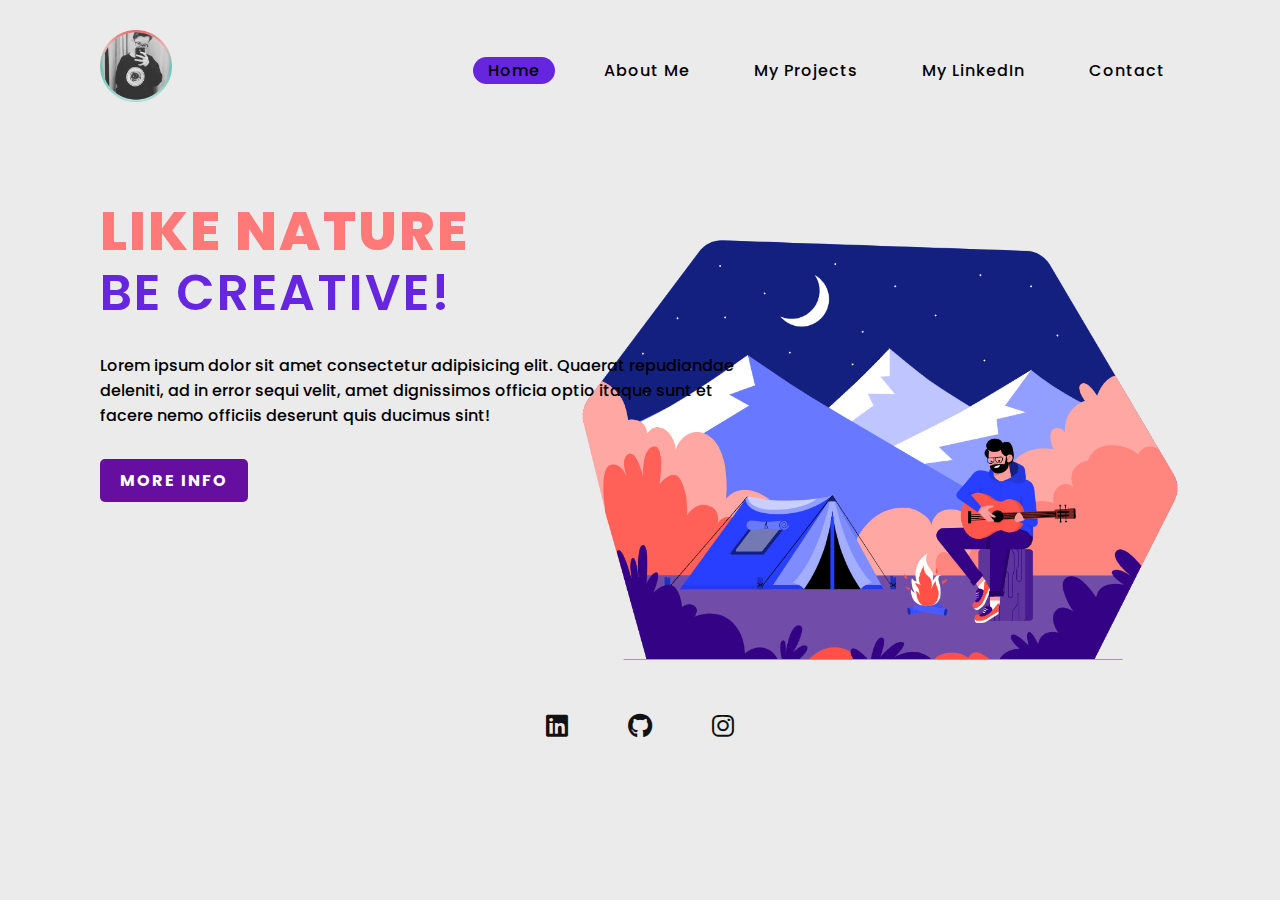
==== index.html @ b13e2fef "contact" ====
<!DOCTYPE html>
<html lang="en">
<head>
    <meta charset="UTF-8">
    <meta http-equiv="X-UA-Compatible" content="IE=edge">
    <meta name="viewport" content="width=device-width, initial-scale=1.0">
    <title>Landing Page</title>
    <link rel="stylesheet" href="https://cdnjs.cloudflare.com/ajax/libs/font-awesome/6.0.0-beta2/css/all.min.css">
    <link rel="stylesheet" href="style.css">
    
</head>
<body>
    
    <section>
        <input type="checkbox" id="check">
        <header>
            
            <h2><a href="index.html" class="a-logo"><img src="logo.png" class="circle"></a></h2>
            <div class="navigation">
                <a href="#" class="home">Home</a>
                <a href="#">About Me</a>
                <a href="#">My Projects</a>
                <a href="https://www.linkedin.com/in/ericdmelo/"">My LinkedIn</a>
                <a href="contact.html">Contact</a>
            </div>
            <label for="check">
                <i class="fas fa-bars menu-btn"></i>
                <i class="fas fa-times close-btn"></i>    
            </label>
        </header>
        <div class="content">
            <div class="info">
                 <h2>Like Nature <br><span>Be Creative!</span></h2>
                 <p>Lorem ipsum dolor sit amet consectetur adipisicing elit. Quaerat repudiandae deleniti, ad in error sequi velit, amet dignissimos officia optio itaque sunt et facere nemo officiis deserunt quis ducimus sint!</p>
                 <a href="#" class="info-btn">More Info</a>    
            </div>
        </div>
        <div class="media-icons">
            <a href="https://www.linkedin.com/in/ericdmelo/"><i class="fab fa-linkedin"></i></a>
            <a href="https://github.com/er1cdmelo"><i class="fab fa-github"></i></a>
            <a href="#"><i class="fab fa-instagram"></i></a>
        </div>
        
    </section>
    

</body>
</html>
---- style.css ----
@import url('https://fonts.googleapis.com/css2?family=Poppins:wght@300;400;500;600;700;800;900&display=swap');

*{
    margin: 0;
    padding: 0;
    box-sizing: border-box;
    font-family: "Poppins", sans-serif;
}

section{
    position: relative;
    width: 100%;
    min-height: 100vh;
    display: flex;
    flex-direction: column;
    justify-content: flex-start;
    background: url(camping.png)no-repeat;
    background-size:50em;
    background-position: right;
    background-color: #ebebeb;
}

header {
    position: relative;
    top: 0;
    width: 100%;
    padding: 30px 100px;
    display: flex;
    justify-content: space-between;
    align-items: center;
}

header .logo{
    position: relative;
    color: #000;
    font-size: 30px;
    text-decoration: none;
    text-transform: uppercase;
    font-weight: 800;
    letter-spacing: 1px;
}

header .navigation a{
    color: #000;
    text-decoration: none;
    font-weight: 500;
    letter-spacing: 1px;
    padding: 2px 15px;
    border-radius: 20px;
    transition: 0.3s;
    transition-property: background;
}

header .navigation a:not(:last-child){
    margin-right: 30px;
}

header .navigation a:hover{
    background: rgb(102, 37, 223);;
}

.content{
    max-width: 650px;
    margin: 60px 100px;
}

.content .info h2{
    color: #ff7979;
    font-size: 55px;
    text-transform: uppercase;
    font-weight: 800;
    letter-spacing: 2px;
    line-height: 60px;
    margin-bottom: 30px;
}

.content .info h2 span{
    color: rgb(102, 37, 223);
    font-size: 50px;
    font-weight: 600;
}

.content .info p{
    font-size: 16px;
    font-weight: 500;
    margin-bottom: 40px;
}

.content .info-btn{
    color: #fff;
    background: #660ea0;
    text-decoration: none;
    text-transform: uppercase;
    font-weight: 700;
    letter-spacing: 2px;
    padding: 10px 20px;
    border-radius: 5px;
    transition: 0.3s;
    transition-property: background;
}

.content .info-btn:hover{
    background: #4d0c79;
}

.media-icons{
    display: flex;
    justify-content: center;
    align-items: center;
    margin: auto;    
}

.media-icons a{
    position: relative;
    color: #111;
    font-size: 25px;
    transition: 0.3s;
    transition-property: transform;
}

.media-icons a:not(:last-child){
    margin-right: 60px;
}

.media-icons a:hover{
    transform: scale(1.5);
}

label{
    display: none;
}

#check{
    z-index: 3;
    display: none;
}

.home{
    background-color: rgb(102, 37, 223);
}


.circle{
    max-width: 3em;
    max-height: 3em;
    cursor: pointer;
    transition: 0.3s;
    transition-property: transform;
}


.circle:hover{
    transform: scale(1.5);
}


/* Responsive Styles */

@media (max-width: 960px){
    header .navigation{
        display: none;
    }

    label{
        display: block;
        font-size: 25px;
        cursor: pointer;
        transition: 0.3s;
        transition-property: color;
    }

    label:hover{
        color: #fff;
    }

    label .close-btn{
        display: none;
    }
    
    #check:checked ~ header .navigation{
        z-index: 2;
        position: fixed;
        background: rgba(144, 233, 255, 0.9);
        top: 0;
        bottom: 0;
        left: 0;
        right: 0;
        display: flex;
        flex-direction: column;
        justify-content: center;
        align-items: center;
    }

    #check:checked ~ header .navigation a{
        font-weight: 700;
        margin-right: 0;
        margin-bottom: 50px;
        letter-spacing: 2px;
    }

    #check:checked ~ header label .menu-btn{
        display: none;
    }

    #check:checked ~ header label .close-btn{
        z-index: 2;
        display: block;
        position: fixed;
    }

    label .menu-btn{
        position: absolute;
    }

    header .logo{
        position: absolute;
        bottom: -6px;    
    }

    .content .info h2{
        font-size: 45px;
        line-height: 50px;
    }

    .content .info h2 span{
        font-size: 40px;
        font-weight: 600;
    }

    .content .info p{
        font-size: 14px;
    }

    .circle{
        position: absolute;
           
    }
}

@media (max-width: 560px){
    .content .info h2{
        font-size: 35px;
        line-height: 40px;
    }

    .content .info h2 span{
        font-size: 30px;
        font-weight: 600;
    }

    .content .info p{
        font-size: 14px;
    }
}
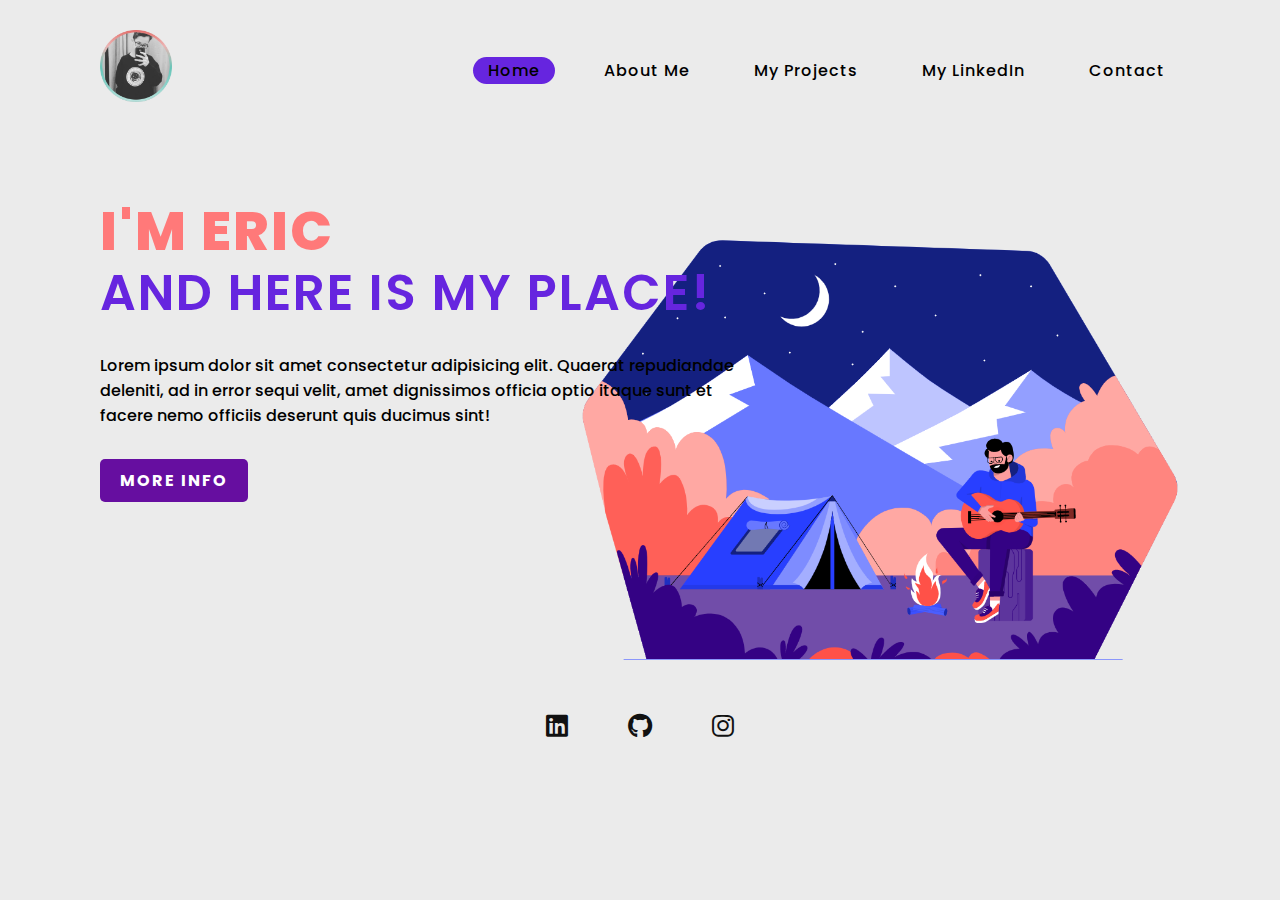
==== commit 6a47de29: "home update" ====
--- a/index.html
+++ b/index.html
@@ -30,7 +30,7 @@
         </header>
         <div class="content">
             <div class="info">
-                 <h2>Like Nature <br><span>Be Creative!</span></h2>
+                 <h2>I'm Eric <br><span>And here is my place!</span></h2>
                  <p>Lorem ipsum dolor sit amet consectetur adipisicing elit. Quaerat repudiandae deleniti, ad in error sequi velit, amet dignissimos officia optio itaque sunt et facere nemo officiis deserunt quis ducimus sint!</p>
                  <a href="#" class="info-btn">More Info</a>    
             </div>
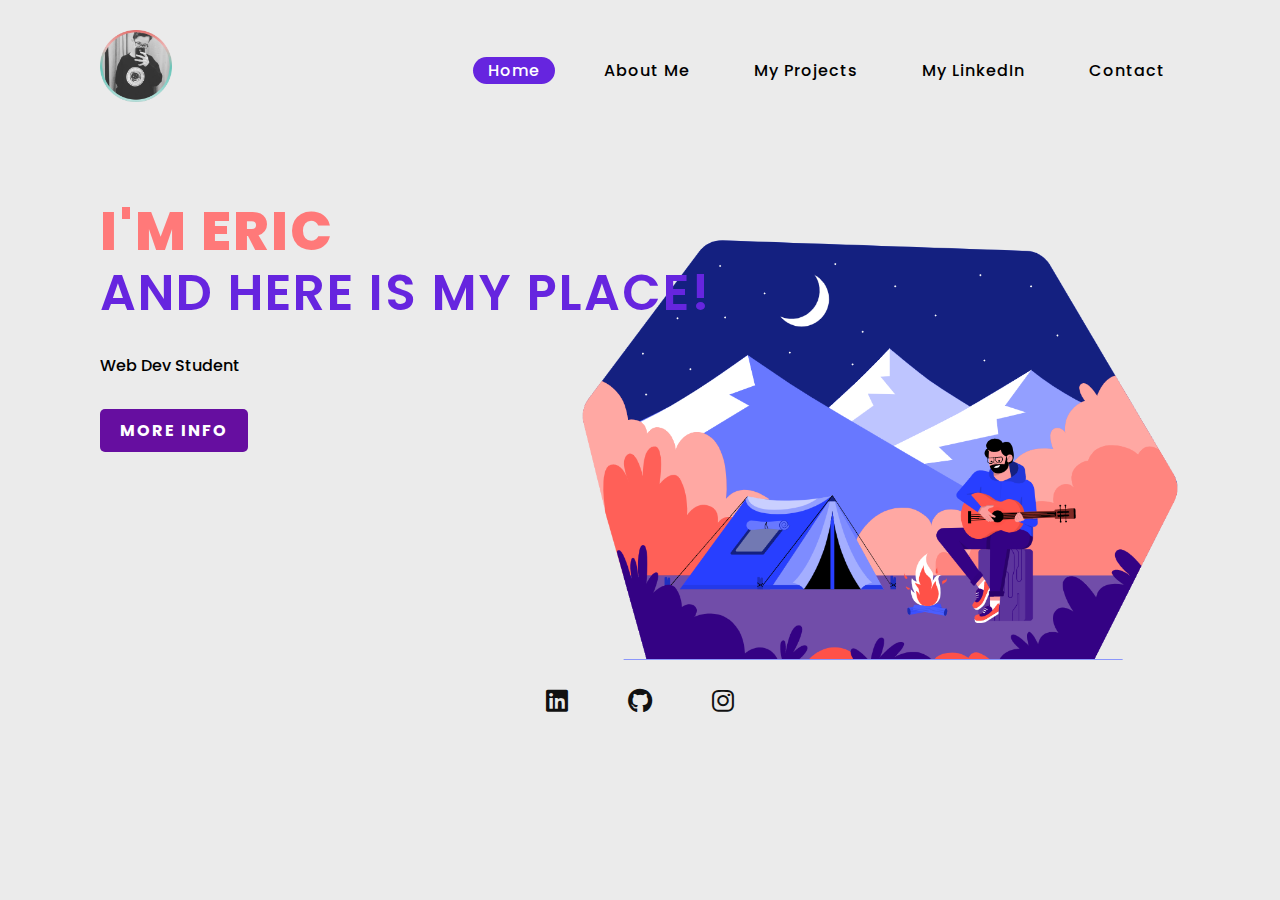
==== commit e1447944: "Some changes in home page." ====
--- a/index.html
+++ b/index.html
@@ -17,11 +17,11 @@
             
             <h2><a href="index.html" class="a-logo"><img src="logo.png" class="circle"></a></h2>
             <div class="navigation">
-                <a href="#" class="home">Home</a>
-                <a href="#">About Me</a>
-                <a href="#">My Projects</a>
-                <a href="https://www.linkedin.com/in/ericdmelo/"">My LinkedIn</a>
-                <a href="contact.html">Contact</a>
+                <a href="#" id="home">Home</a>
+                <a href="#" id="about">About Me</a>
+                <a href="#" id="projects">My Projects</a>
+                <a href="https://www.linkedin.com/in/ericdmelo/" id="linkedin">My LinkedIn</a>
+                <a href="contact.html" id="contact">Contact</a>
             </div>
             <label for="check">
                 <i class="fas fa-bars menu-btn"></i>
@@ -29,16 +29,16 @@
             </label>
         </header>
         <div class="content">
-            <div class="info">
-                 <h2>I'm Eric <br><span>And here is my place!</span></h2>
-                 <p>Lorem ipsum dolor sit amet consectetur adipisicing elit. Quaerat repudiandae deleniti, ad in error sequi velit, amet dignissimos officia optio itaque sunt et facere nemo officiis deserunt quis ducimus sint!</p>
+            <div class="info" id="info-id">
+                 <h2>I'm Eric <br><span id="span">And here is my place!</span></h2>
+                 <p>Web Dev Student</p>
                  <a href="#" class="info-btn">More Info</a>    
             </div>
         </div>
         <div class="media-icons">
             <a href="https://www.linkedin.com/in/ericdmelo/"><i class="fab fa-linkedin"></i></a>
             <a href="https://github.com/er1cdmelo"><i class="fab fa-github"></i></a>
-            <a href="#"><i class="fab fa-instagram"></i></a>
+            <a href="https://www.instagram.com/ericdemelo_/"><i class="fab fa-instagram"></i></a>
         </div>
         
     </section>
--- a/style.css
+++ b/style.css
@@ -152,6 +152,37 @@
 .circle:hover{
     transform: scale(1.5);
 }
+
+#home{
+    color: #fff;
+    background-color: rgb(102, 37, 223);
+}
+
+#home:hover{
+    background-color: rgb(75, 23, 170);
+}
+
+#about:hover{
+    color: #fff;
+    background-color: rgb(102, 37, 223);
+}
+
+#projects:hover{
+    color: #fff;
+    background-color: rgb(102, 37, 223);
+}
+
+#linkedin:hover{
+    color: #fff;
+    background-color: rgb(102, 37, 223);
+}
+
+#contact:hover{
+    color: #fff;
+    background-color: rgb(102, 37, 223);
+}
+
+
 
 
 /* Responsive Styles */
